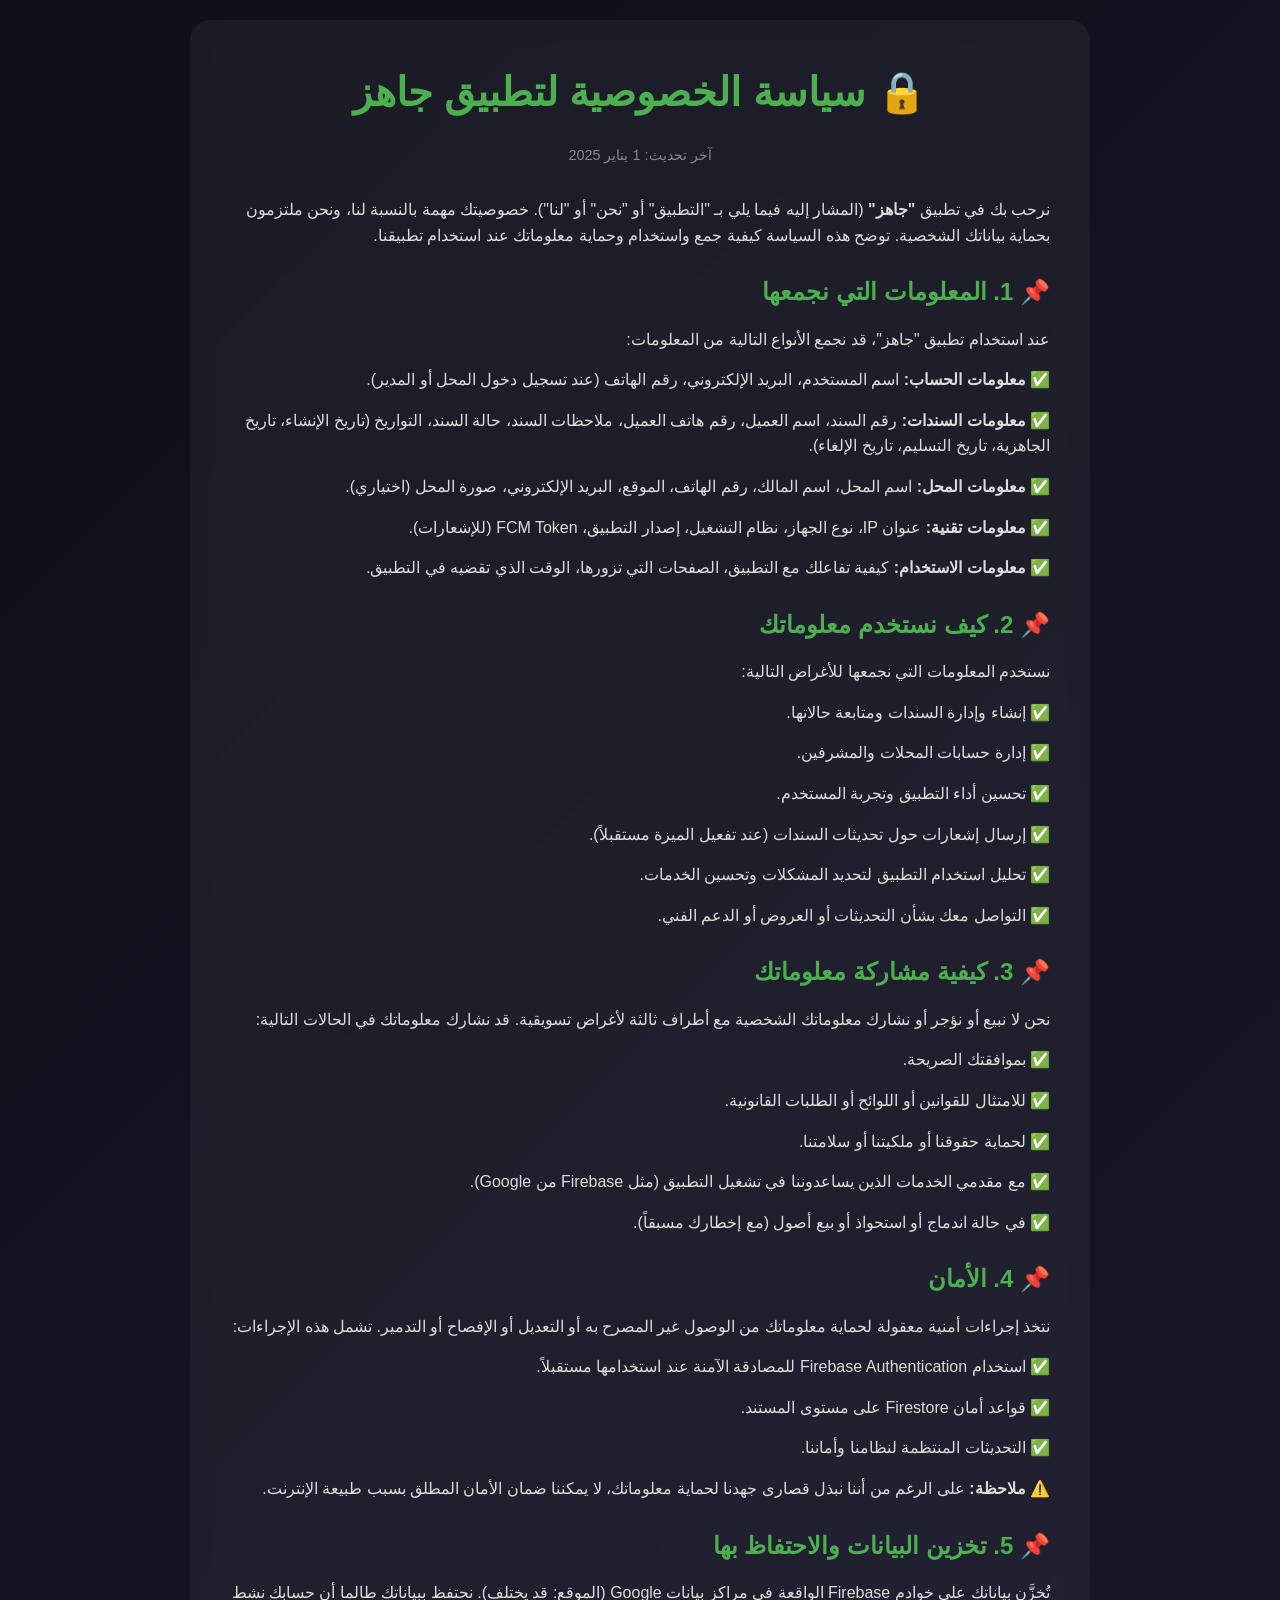
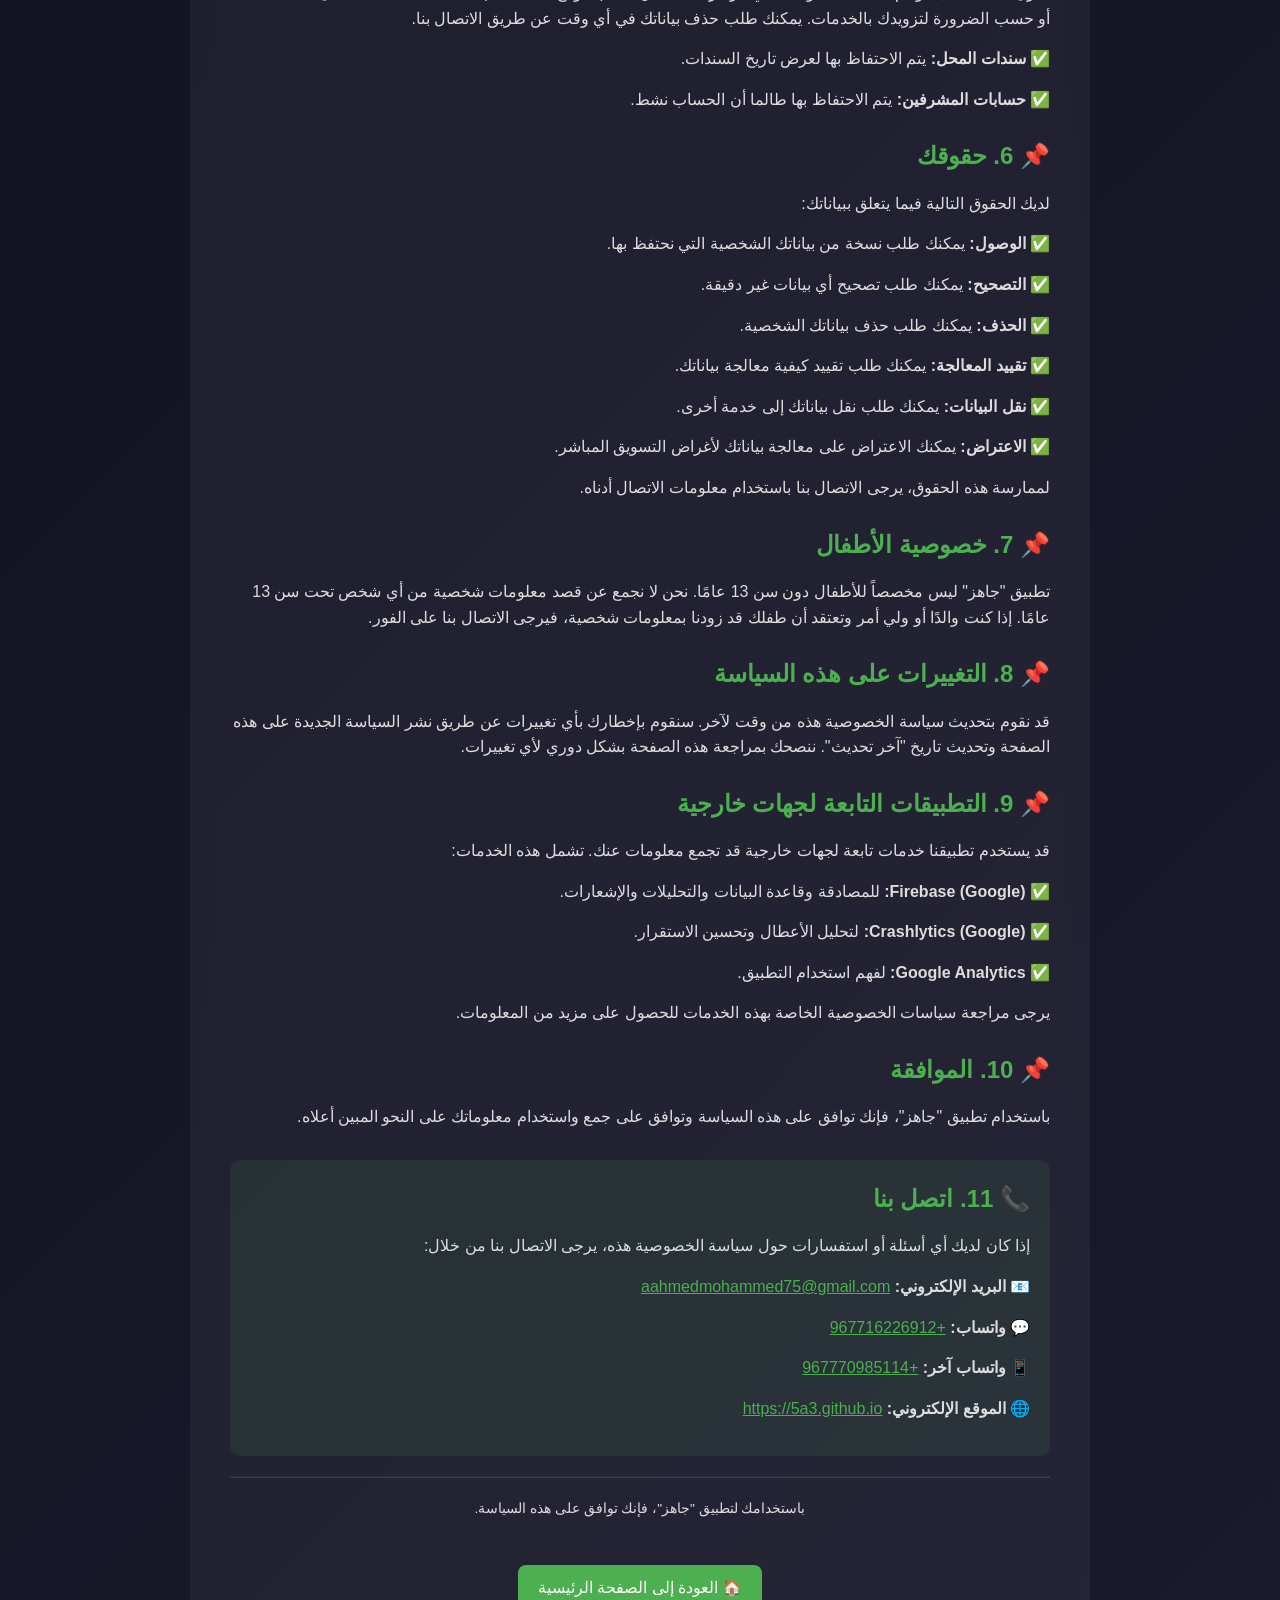
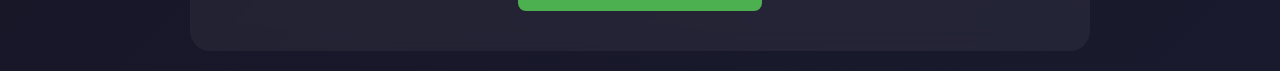
==== privacy-policy.html @ 5de77b09 "last update for websit before deploy in google play" ====
<!DOCTYPE html>
<html lang="ar" dir="rtl">
<head>
    <meta charset="UTF-8">
    <meta name="viewport" content="width=device-width, initial-scale=1.0">
    <title>سياسة الخصوصية - تطبيق جاهز</title>
    <style>
        * {
            margin: 0;
            padding: 0;
            box-sizing: border-box;
        }
        body {
            font-family: 'Cairo', sans-serif;
            background: linear-gradient(135deg, #0f0f1a 0%, #1a1a2e 100%);
            color: #fff;
            line-height: 1.6;
            padding: 20px;
        }
        .container {
            max-width: 900px;
            margin: 0 auto;
            background: rgba(255,255,255,0.05);
            border-radius: 20px;
            padding: 40px;
            backdrop-filter: blur(10px);
        }
        h1 {
            color: #4CAF50;
            text-align: center;
            margin-bottom: 20px;
            font-size: 2.5rem;
        }
        h2 {
            color: #4CAF50;
            margin: 25px 0 15px 0;
            font-size: 1.5rem;
        }
        p {
            margin-bottom: 15px;
            color: #ddd;
        }
        .last-updated {
            text-align: center;
            color: #888;
            margin-bottom: 30px;
            font-size: 0.9rem;
        }
        .contact-info {
            background: rgba(76,175,80,0.1);
            padding: 20px;
            border-radius: 10px;
            margin-top: 30px;
        }
        .back-home {
            display: inline-block;
            margin-top: 30px;
            padding: 10px 20px;
            background: #4CAF50;
            color: white;
            text-decoration: none;
            border-radius: 8px;
            transition: 0.3s;
        }
        .back-home:hover {
            background: #45a049;
        }
        hr {
            border-color: rgba(255,255,255,0.1);
            margin: 20px 0;
        }
    </style>
</head>
<body>
    <div class="container">
        <h1>🔒 سياسة الخصوصية لتطبيق جاهز</h1>
        <div class="last-updated">
            آخر تحديث: 1 يناير 2025
        </div>

        <p>نرحب بك في تطبيق <strong>"جاهز"</strong> (المشار إليه فيما يلي بـ "التطبيق" أو "نحن" أو "لنا"). خصوصيتك مهمة بالنسبة لنا، ونحن ملتزمون بحماية بياناتك الشخصية. توضح هذه السياسة كيفية جمع واستخدام وحماية معلوماتك عند استخدام تطبيقنا.</p>

        <h2>📌 1. المعلومات التي نجمعها</h2>
        <p>عند استخدام تطبيق "جاهز"، قد نجمع الأنواع التالية من المعلومات:</p>
        <p><strong>✅ معلومات الحساب:</strong> اسم المستخدم، البريد الإلكتروني، رقم الهاتف (عند تسجيل دخول المحل أو المدير).</p>
        <p><strong>✅ معلومات السندات:</strong> رقم السند، اسم العميل، رقم هاتف العميل، ملاحظات السند، حالة السند، التواريخ (تاريخ الإنشاء، تاريخ الجاهزية، تاريخ التسليم، تاريخ الإلغاء).</p>
        <p><strong>✅ معلومات المحل:</strong> اسم المحل، اسم المالك، رقم الهاتف، الموقع، البريد الإلكتروني، صورة المحل (اختياري).</p>
        <p><strong>✅ معلومات تقنية:</strong> عنوان IP، نوع الجهاز، نظام التشغيل، إصدار التطبيق، FCM Token (للإشعارات).</p>
        <p><strong>✅ معلومات الاستخدام:</strong> كيفية تفاعلك مع التطبيق، الصفحات التي تزورها، الوقت الذي تقضيه في التطبيق.</p>

        <h2>📌 2. كيف نستخدم معلوماتك</h2>
        <p>نستخدم المعلومات التي نجمعها للأغراض التالية:</p>
        <p>✅ إنشاء وإدارة السندات ومتابعة حالاتها.</p>
        <p>✅ إدارة حسابات المحلات والمشرفين.</p>
        <p>✅ تحسين أداء التطبيق وتجربة المستخدم.</p>
        <p>✅ إرسال إشعارات حول تحديثات السندات (عند تفعيل الميزة مستقبلاً).</p>
        <p>✅ تحليل استخدام التطبيق لتحديد المشكلات وتحسين الخدمات.</p>
        <p>✅ التواصل معك بشأن التحديثات أو العروض أو الدعم الفني.</p>

        <h2>📌 3. كيفية مشاركة معلوماتك</h2>
        <p>نحن لا نبيع أو نؤجر أو نشارك معلوماتك الشخصية مع أطراف ثالثة لأغراض تسويقية. قد نشارك معلوماتك في الحالات التالية:</p>
        <p>✅ بموافقتك الصريحة.</p>
        <p>✅ للامتثال للقوانين أو اللوائح أو الطلبات القانونية.</p>
        <p>✅ لحماية حقوقنا أو ملكيتنا أو سلامتنا.</p>
        <p>✅ مع مقدمي الخدمات الذين يساعدوننا في تشغيل التطبيق (مثل Firebase من Google).</p>
        <p>✅ في حالة اندماج أو استحواذ أو بيع أصول (مع إخطارك مسبقاً).</p>

        <h2>📌 4. الأمان</h2>
        <p>نتخذ إجراءات أمنية معقولة لحماية معلوماتك من الوصول غير المصرح به أو التعديل أو الإفصاح أو التدمير. تشمل هذه الإجراءات:</p>
        <p>✅ استخدام Firebase Authentication  للمصادقة الآمنة عند استخدامها مستقبلاً.</p>
        <p>✅ قواعد أمان Firestore على مستوى المستند.</p>
        <p>✅ التحديثات المنتظمة لنظامنا وأماننا.</p>
        <p><strong>⚠️ ملاحظة:</strong> على الرغم من أننا نبذل قصارى جهدنا لحماية معلوماتك، لا يمكننا ضمان الأمان المطلق بسبب طبيعة الإنترنت.</p>

        <h2>📌 5. تخزين البيانات والاحتفاظ بها</h2>
        <p>تُخزَّن بياناتك على خوادم Firebase الواقعة في مراكز بيانات Google (الموقع: قد يختلف). نحتفظ ببياناتك طالما أن حسابك نشط أو حسب الضرورة لتزويدك بالخدمات. يمكنك طلب حذف بياناتك في أي وقت عن طريق الاتصال بنا.</p>
        <p>✅ <strong>سندات المحل:</strong> يتم الاحتفاظ بها لعرض تاريخ السندات.</p>
        <p>✅ <strong>حسابات المشرفين:</strong> يتم الاحتفاظ بها طالما أن الحساب نشط.</p>

        <h2>📌 6. حقوقك</h2>
        <p>لديك الحقوق التالية فيما يتعلق ببياناتك:</p>
        <p>✅ <strong>الوصول:</strong> يمكنك طلب نسخة من بياناتك الشخصية التي نحتفظ بها.</p>
        <p>✅ <strong>التصحيح:</strong> يمكنك طلب تصحيح أي بيانات غير دقيقة.</p>
        <p>✅ <strong>الحذف:</strong> يمكنك طلب حذف بياناتك الشخصية.</p>
        <p>✅ <strong>تقييد المعالجة:</strong> يمكنك طلب تقييد كيفية معالجة بياناتك.</p>
        <p>✅ <strong>نقل البيانات:</strong> يمكنك طلب نقل بياناتك إلى خدمة أخرى.</p>
        <p>✅ <strong>الاعتراض:</strong> يمكنك الاعتراض على معالجة بياناتك لأغراض التسويق المباشر.</p>
        <p>لممارسة هذه الحقوق، يرجى الاتصال بنا باستخدام معلومات الاتصال أدناه.</p>

        <h2>📌 7. خصوصية الأطفال</h2>
        <p>تطبيق "جاهز" ليس مخصصاً للأطفال دون سن 13 عامًا. نحن لا نجمع عن قصد معلومات شخصية من أي شخص تحت سن 13 عامًا. إذا كنت والدًا أو ولي أمر وتعتقد أن طفلك قد زودنا بمعلومات شخصية، فيرجى الاتصال بنا على الفور.</p>

        <h2>📌 8. التغييرات على هذه السياسة</h2>
        <p>قد نقوم بتحديث سياسة الخصوصية هذه من وقت لآخر. سنقوم بإخطارك بأي تغييرات عن طريق نشر السياسة الجديدة على هذه الصفحة وتحديث تاريخ "آخر تحديث". ننصحك بمراجعة هذه الصفحة بشكل دوري لأي تغييرات.</p>

        <h2>📌 9. التطبيقات التابعة لجهات خارجية</h2>
        <p>قد يستخدم تطبيقنا خدمات تابعة لجهات خارجية قد تجمع معلومات عنك. تشمل هذه الخدمات:</p>
        <p>✅ <strong>Firebase (Google):</strong> للمصادقة وقاعدة البيانات والتحليلات والإشعارات.</p>
        <p>✅ <strong>Crashlytics (Google):</strong> لتحليل الأعطال وتحسين الاستقرار.</p>
        <p>✅ <strong>Google Analytics:</strong> لفهم استخدام التطبيق.</p>
        <p>يرجى مراجعة سياسات الخصوصية الخاصة بهذه الخدمات للحصول على مزيد من المعلومات.</p>

        <h2>📌 10. الموافقة</h2>
        <p>باستخدام تطبيق "جاهز"، فإنك توافق على هذه السياسة وتوافق على جمع واستخدام معلوماتك على النحو المبين أعلاه.</p>

        <div class="contact-info">
            <h2 style="margin-top: 0;">📞 11. اتصل بنا</h2>
            <p>إذا كان لديك أي أسئلة أو استفسارات حول سياسة الخصوصية هذه، يرجى الاتصال بنا من خلال:</p>
            <p>📧 <strong>البريد الإلكتروني:</strong> <a href="mailto:aahmedmohammed75@gmail.com" style="color: #4CAF50;">aahmedmohammed75@gmail.com</a></p>
            <p>💬 <strong>واتساب:</strong> <a href="https://wa.me/967716226912" style="color: #4CAF50;">+967716226912</a></p>
            <p>📱 <strong>واتساب آخر:</strong> <a href="https://wa.me/967770985114" style="color: #4CAF50;">+967770985114</a></p>
            <p>🌐 <strong>الموقع الإلكتروني:</strong> <a href="https://5a3.github.io" style="color: #4CAF50;">https://5a3.github.io</a></p>
        </div>

        <hr>
        <p style="text-align: center; font-size: 0.85rem;">باستخدامك لتطبيق "جاهز"، فإنك توافق على هذه السياسة.</p>
        
        <div style="text-align: center;">
            <a href="index.html" class="back-home">🏠 العودة إلى الصفحة الرئيسية</a>
        </div>
    </div>
</body>
</html>
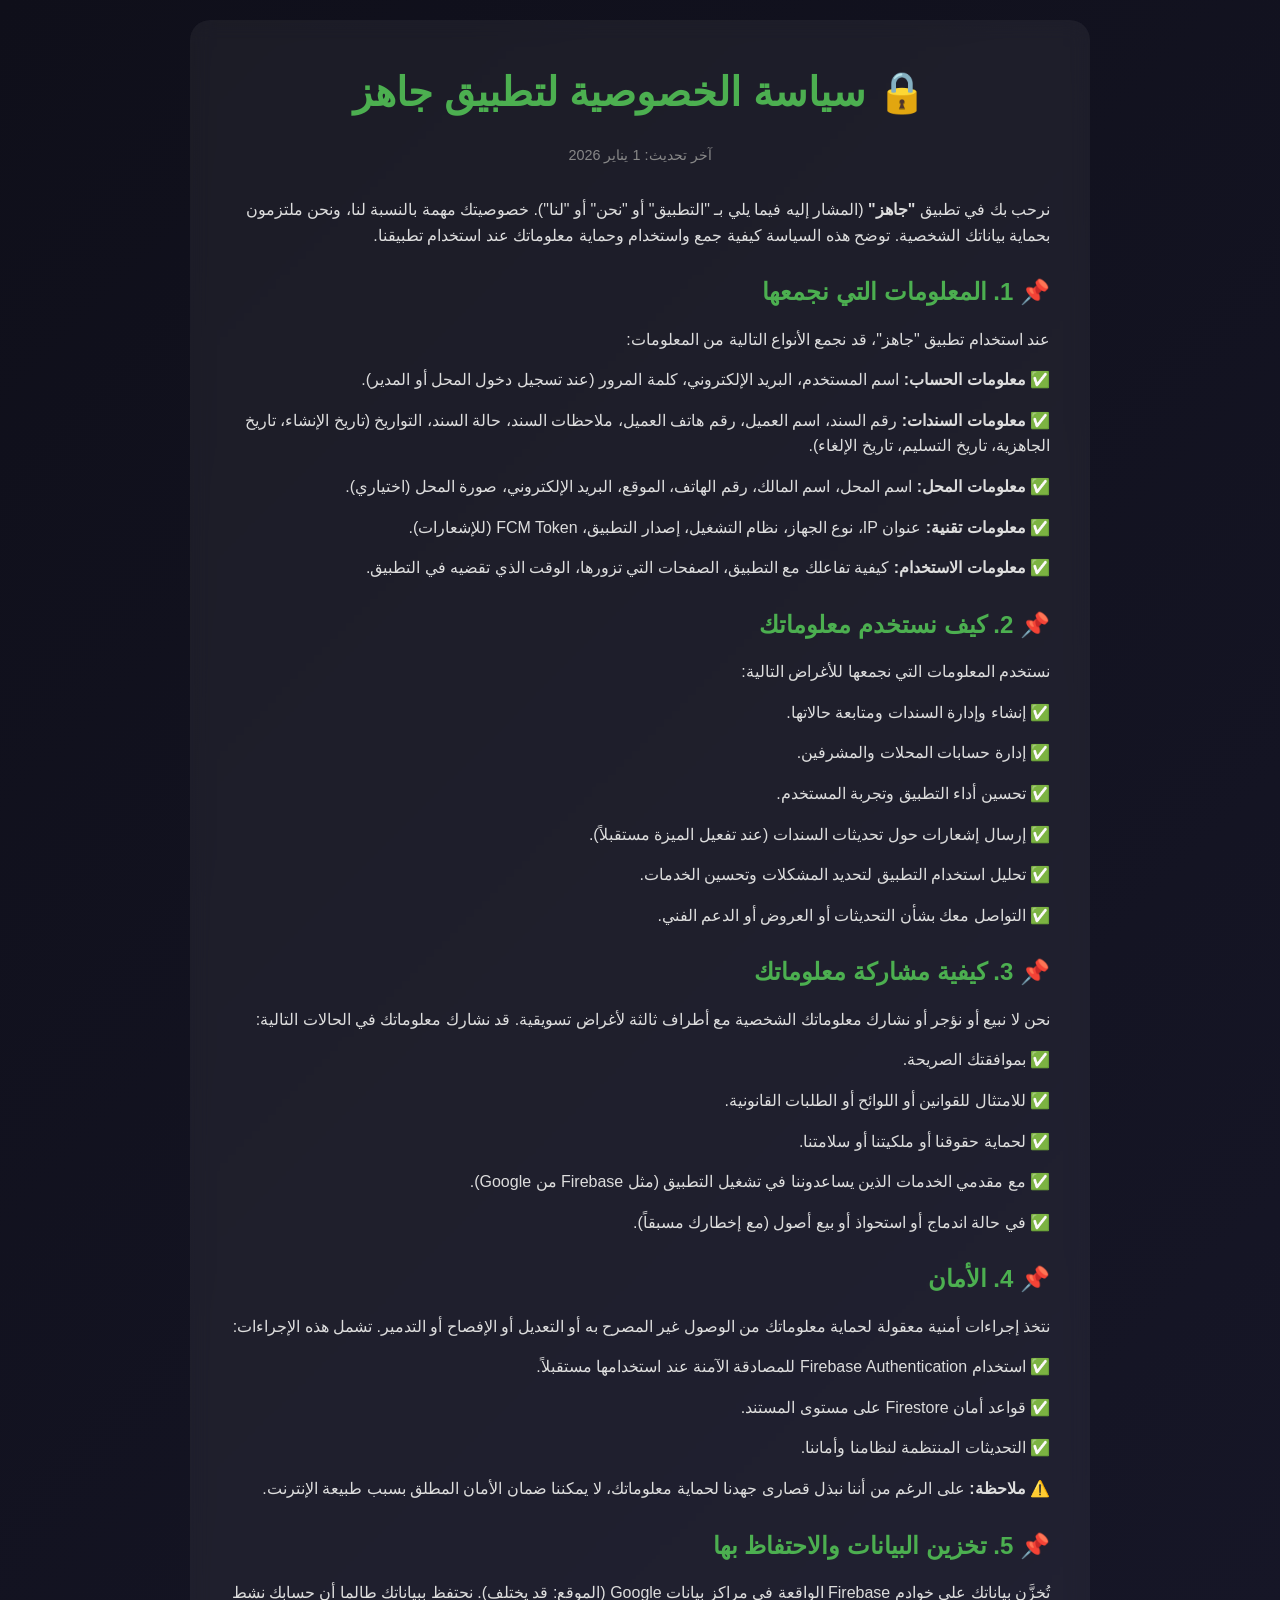
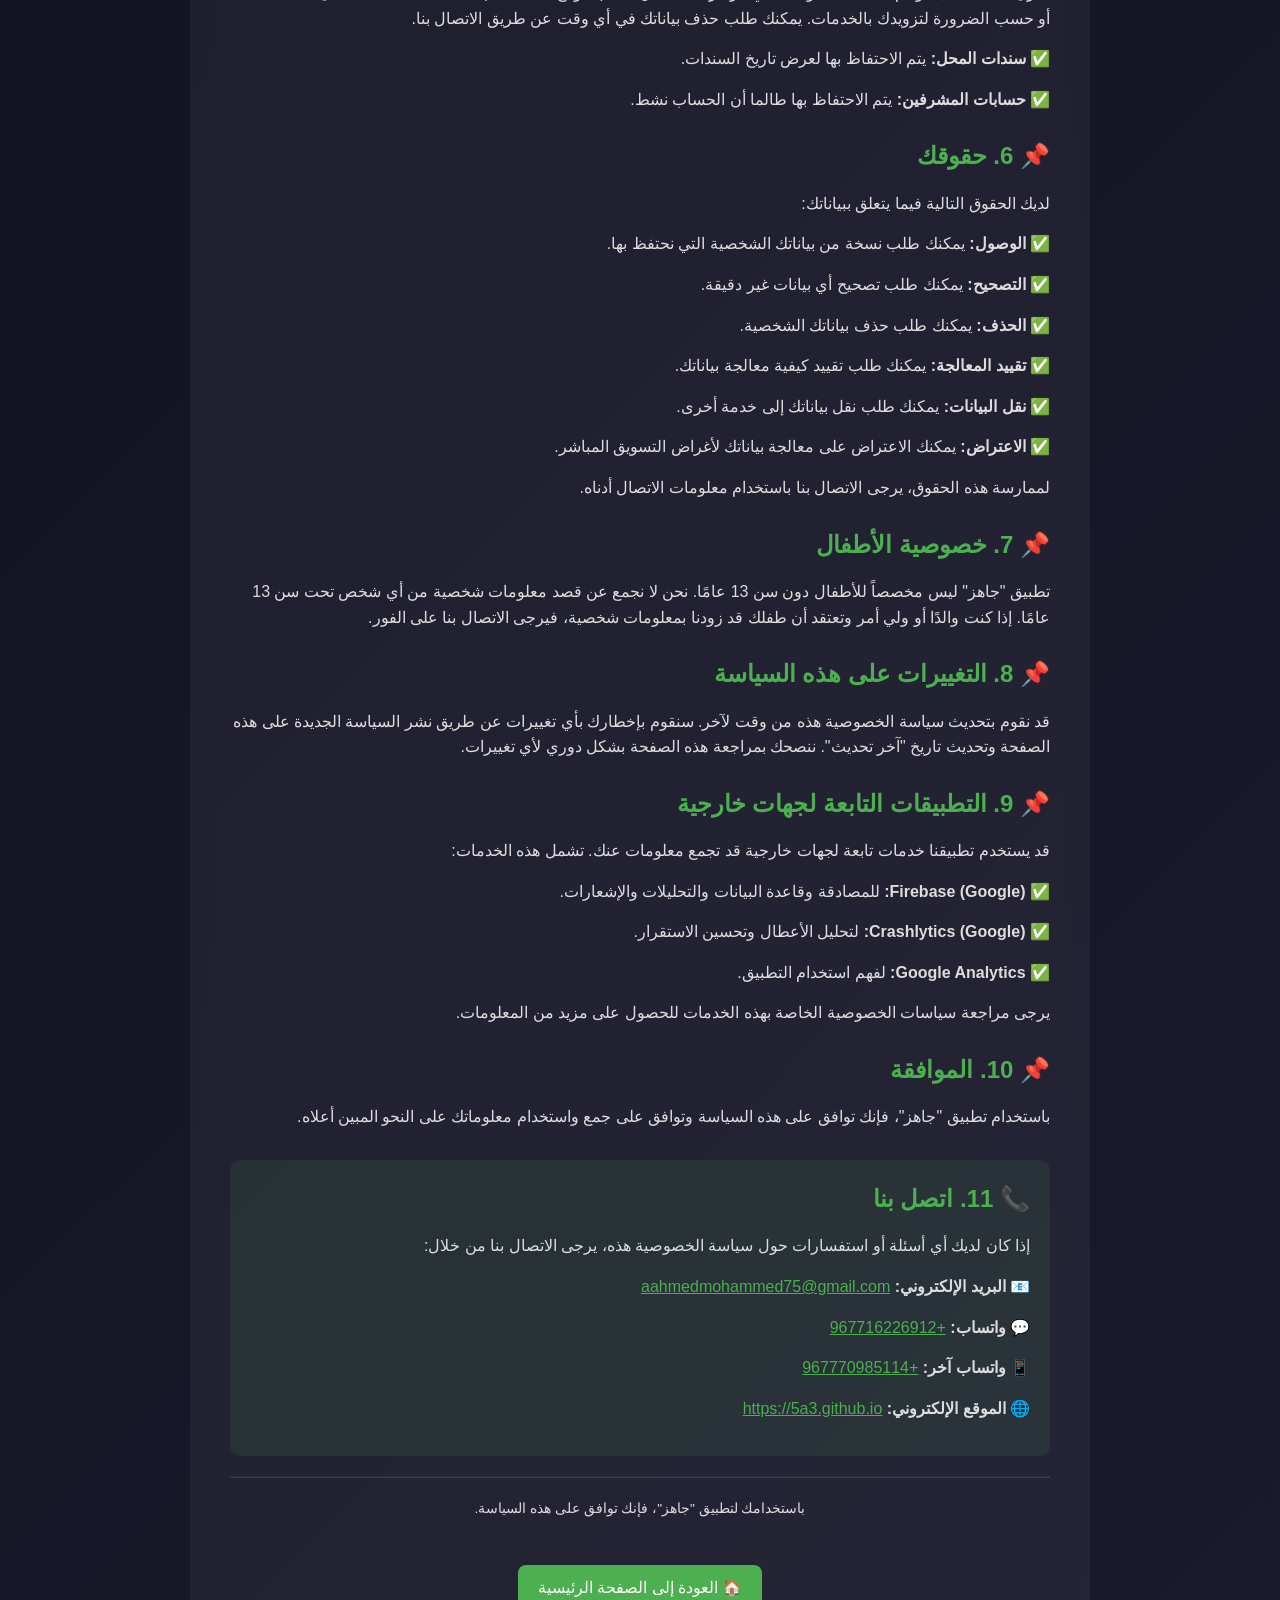
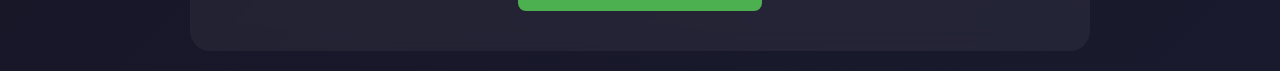
==== commit 155dc9bc: "Update privacy-policy.html" ====
--- a/privacy-policy.html
+++ b/privacy-policy.html
@@ -75,14 +75,14 @@
     <div class="container">
         <h1>🔒 سياسة الخصوصية لتطبيق جاهز</h1>
         <div class="last-updated">
-            آخر تحديث: 1 يناير 2025
+            آخر تحديث: 1 يناير 2026
         </div>
 
         <p>نرحب بك في تطبيق <strong>"جاهز"</strong> (المشار إليه فيما يلي بـ "التطبيق" أو "نحن" أو "لنا"). خصوصيتك مهمة بالنسبة لنا، ونحن ملتزمون بحماية بياناتك الشخصية. توضح هذه السياسة كيفية جمع واستخدام وحماية معلوماتك عند استخدام تطبيقنا.</p>
 
         <h2>📌 1. المعلومات التي نجمعها</h2>
         <p>عند استخدام تطبيق "جاهز"، قد نجمع الأنواع التالية من المعلومات:</p>
-        <p><strong>✅ معلومات الحساب:</strong> اسم المستخدم، البريد الإلكتروني، رقم الهاتف (عند تسجيل دخول المحل أو المدير).</p>
+        <p><strong>✅ معلومات الحساب:</strong> اسم المستخدم، البريد الإلكتروني، كلمة المرور (عند تسجيل دخول المحل أو المدير).</p>
         <p><strong>✅ معلومات السندات:</strong> رقم السند، اسم العميل، رقم هاتف العميل، ملاحظات السند، حالة السند، التواريخ (تاريخ الإنشاء، تاريخ الجاهزية، تاريخ التسليم، تاريخ الإلغاء).</p>
         <p><strong>✅ معلومات المحل:</strong> اسم المحل، اسم المالك، رقم الهاتف، الموقع، البريد الإلكتروني، صورة المحل (اختياري).</p>
         <p><strong>✅ معلومات تقنية:</strong> عنوان IP، نوع الجهاز، نظام التشغيل، إصدار التطبيق، FCM Token (للإشعارات).</p>
@@ -160,4 +160,4 @@
         </div>
     </div>
 </body>
-</html>+</html>
